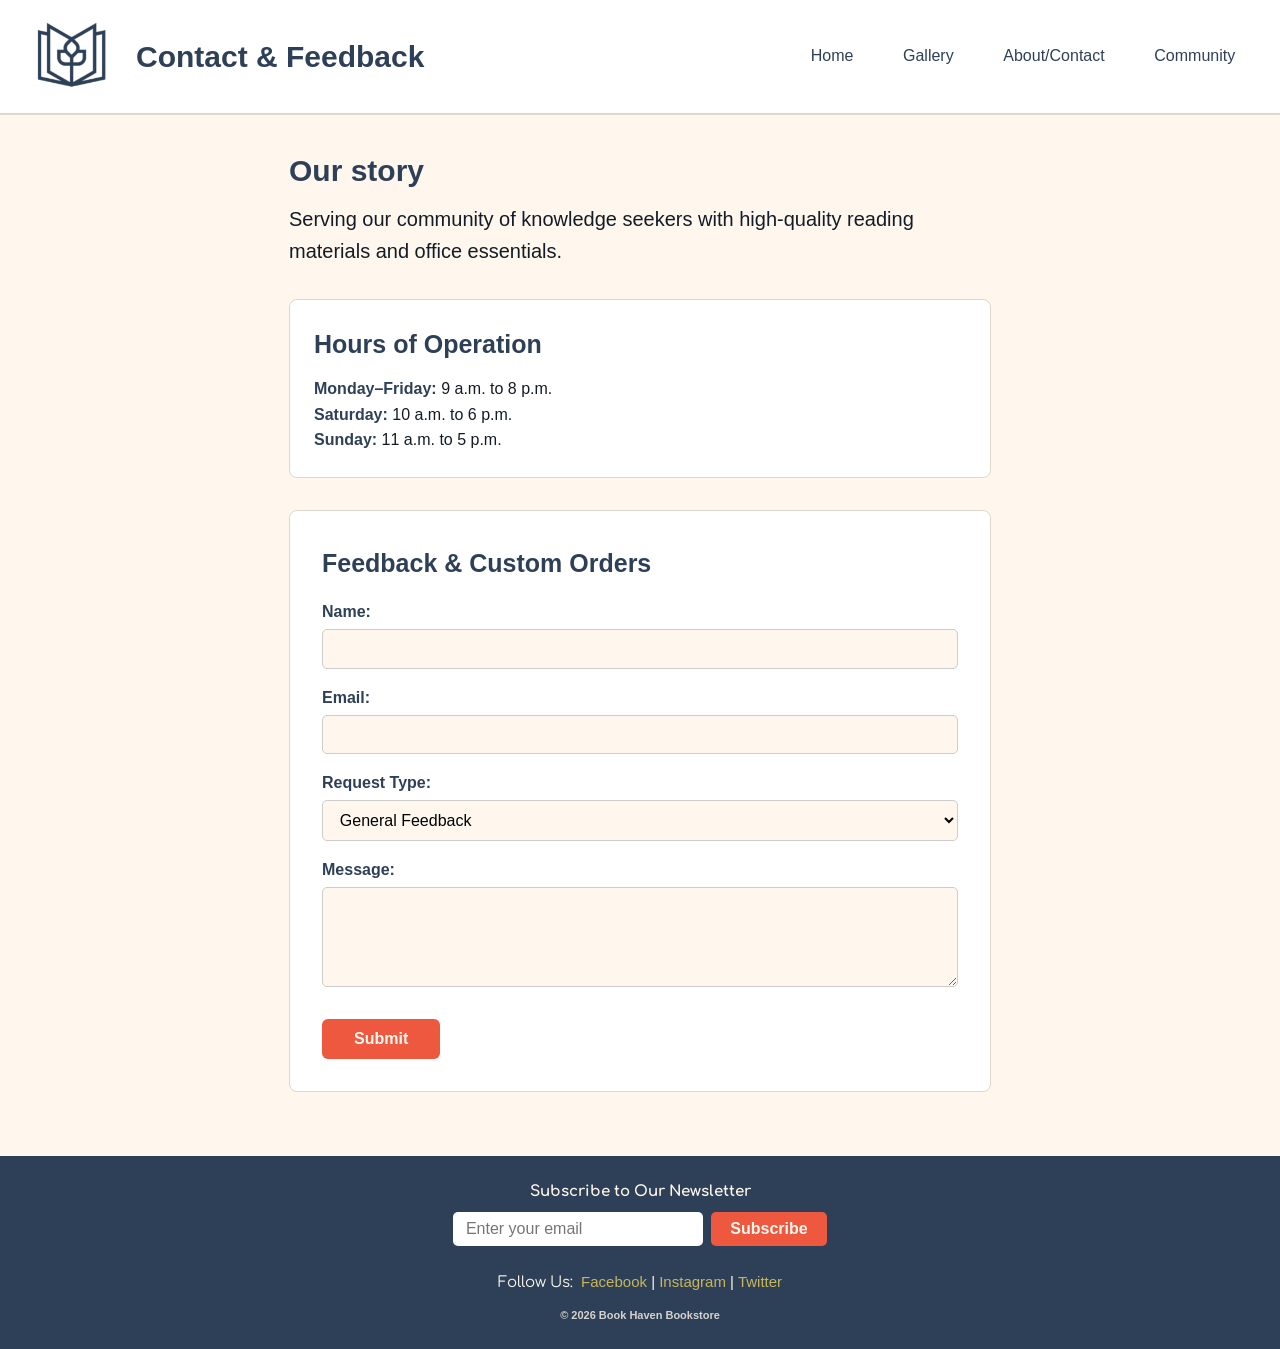
==== touchstone_2.2/src/about.html @ b66f1efa "touchstone 2.2" ====
<!doctype html>
<html lang="en">
  <head>
    <meta charset="UTF-8" />
    <meta name="viewport" content="width=device-width, initial-scale=1.0" />
    <title>Contact Us - Book Haven Bookstore</title>
    <link rel="stylesheet" href="about.css" />
  </head>
  <body>
    <header class="site-header">
      <img src="assets/shared/logo.png" alt="Logo" width="150" />
      <h1 class="site-title">Contact & Feedback</h1>
      <nav class="site-nav">
        <ul class="nav-list">
          <li><a href="index.html">Home</a></li>
          <li><a href="gallery.html">Gallery</a></li>
          <li><a href="about.html">About/Contact</a></li>
          <li><a href="community.html">Community</a></li>
        </ul>
      </nav>
    </header>

    <main class="about-main">
      <section class="our-story">
        <h2 class="section-title-lg">Our story</h2>
        <p class="story-text">
          Serving our community of knowledge seekers with high-quality reading
          materials and office essentials.
        </p>
      </section>
      <section class="hours">
        <h2 class="section-title">Hours of Operation</h2>
        <p>
          <strong>Monday–Friday:</strong> 9 a.m. to 8 p.m.<br />
          <strong>Saturday:</strong> 10 a.m. to 6 p.m.<br />
          <strong>Sunday:</strong> 11 a.m. to 5 p.m.
        </p>
      </section>

      <section class="feedback-form">
        <h2 class="section-title">Feedback & Custom Orders</h2>
        <form action="#" method="post">
          <label for="name">Name:</label><br />
          <input type="text" id="name" name="name" required /><br /><br />

          <label for="email">Email:</label><br />
          <input type="email" id="email" name="email" required /><br /><br />

          <label for="request_type">Request Type:</label><br />
          <select id="request_type" name="request_type">
            <option value="feedback">General Feedback</option>
            <option value="order">Custom Book Order</option></select
          ><br /><br />

          <label for="message">Message:</label><br />
          <textarea id="message" name="message" rows="4" cols="50"></textarea
          ><br /><br />

          <input class="btn-submit" type="submit" value="Submit" />
        </form>
      </section>
    </main>

    <footer class="site-footer">
      <section class="footer-subscribe">
        <h3>Subscribe to Our Newsletter</h3>
        <form class="subscribe-form" action="#" method="post">
          <input type="email" name="email" placeholder="Enter your email" required />
          <button type="submit">Subscribe</button>
        </form>
      </section>
      <p class="footer-socials">
        <strong>Follow Us:</strong>
        <a href="https://facebook.com">Facebook</a> |
        <a href="https://instagram.com">Instagram</a> |
        <a href="https://twitter.com">Twitter</a>
      </p>
      <p class="footer-copy">&copy; 2026 Book Haven Bookstore</p>
    </footer>
  </body>
</html>
---- touchstone_2.2/src/about.css ----
/* ===== Fonts ===== */
@import url('https://fonts.googleapis.com/css2?family=Comfortaa&display=swap');

/* ===== Reset & Base ===== */
* {
  margin: 0;
  padding: 0;
  box-sizing: border-box;
}

body {
  font-family: Calibri, "Gill Sans", "Trebuchet MS", sans-serif;
  font-size: 16px;
  color: #131C26;
  background-color: #FFF7EE;
  line-height: 1.6;
}

a {
  color: #2E4057;
  text-decoration: none;
}

a:hover {
  text-decoration: underline;
  color: #EE583F;
}

img {
  max-width: 100%;
  height: auto;
}

/* ===== Header ===== */
.site-header {
  background-color: #fff;
  border-bottom: 2px solid #e0d6ca;
  padding: 1rem 2rem;
  display: flex;
  align-items: center;
  gap: 1.5rem;
  flex-wrap: wrap;
}

.site-header img {
  width: 80px;
}

.site-title {
  font-family: Arial, Helvetica, sans-serif;
  font-size: 30px;
  font-weight: bold;
  color: #2E4057;
  flex: 1;
}

.nav-list {
  list-style: none;
  display: flex;
  gap: 1.5rem;
}

.nav-list a {
  font-family: Calibri, "Gill Sans", "Trebuchet MS", sans-serif;
  font-size: 16px;
  font-weight: normal;
  color: #2E4057;
  padding: 0.4rem 0.8rem;
  border-radius: 4px;
  transition: background-color 0.2s;
}

.nav-list a:hover {
  background-color: #e0d6ca;
  color: #EE583F;
  text-decoration: none;
}

/* ===== Main ===== */
.about-main {
  max-width: 750px;
  margin: 0 auto;
  padding: 2rem 1.5rem;
}

/* ===== Our Story ===== */
.our-story {
  margin-bottom: 2rem;
}

.section-title-lg {
  font-family: Arial, Helvetica, sans-serif;
  font-size: 30px;
  font-weight: bold;
  color: #2E4057;
  margin-bottom: 0.5rem;
}

.story-text {
  font-family: Calibri, "Gill Sans", "Trebuchet MS", sans-serif;
  font-size: 20px;
  color: #131C26;
}

/* ===== Hours ===== */
.hours {
  background: #fff;
  border: 1px solid #e0d6ca;
  border-radius: 8px;
  padding: 1.5rem;
  margin-bottom: 2rem;
}

.hours .section-title {
  font-family: Arial, Helvetica, sans-serif;
  font-size: 25px;
  font-weight: bold;
  color: #2E4057;
  margin-bottom: 0.75rem;
}

.hours strong {
  font-family: Calibri, "Gill Sans", "Trebuchet MS", sans-serif;
  font-weight: bold;
  color: #2E4057;
}

/* ===== Feedback Form ===== */
.feedback-form {
  background: #fff;
  border: 1px solid #e0d6ca;
  border-radius: 8px;
  padding: 2rem;
}

.feedback-form .section-title {
  font-family: Arial, Helvetica, sans-serif;
  font-size: 25px;
  font-weight: bold;
  color: #2E4057;
  margin-bottom: 1rem;
}

.feedback-form label {
  display: block;
  font-family: Calibri, "Gill Sans", "Trebuchet MS", sans-serif;
  font-size: 16px;
  font-weight: bold;
  color: #2E4057;
  margin-bottom: 0.3rem;
  margin-top: 1rem;
}

.feedback-form label:first-of-type {
  margin-top: 0;
}

.feedback-form input[type="text"],
.feedback-form input[type="email"],
.feedback-form select,
.feedback-form textarea {
  width: 100%;
  padding: 0.6rem 0.8rem;
  border: 1px solid #ccc;
  border-radius: 5px;
  font-family: Calibri, "Gill Sans", "Trebuchet MS", sans-serif;
  font-size: 16px;
  background: #FFF7EE;
  transition: border-color 0.2s;
}

.feedback-form input:focus,
.feedback-form select:focus,
.feedback-form textarea:focus {
  outline: none;
  border-color: #2E4057;
}

.feedback-form textarea {
  resize: vertical;
  min-height: 100px;
}

.feedback-form br {
  display: none;
}

.btn-submit {
  display: block;
  margin-top: 1.5rem;
  background-color: #EE583F;
  color: #FFF7EE;
  border: none;
  padding: 0.7rem 2rem;
  font-family: Calibri, "Gill Sans", "Trebuchet MS", sans-serif;
  font-size: 16px;
  font-weight: bold;
  border-radius: 6px;
  cursor: pointer;
  transition: background-color 0.2s;
}

.btn-submit:hover {
  background-color: #d94a33;
}

/* ===== Footer ===== */
.site-footer {
  background-color: #2E4057;
  color: #FFF7EE;
  text-align: center;
  padding: 1.5rem 2rem;
  margin-top: 2rem;
}

.footer-subscribe {
  margin-bottom: 1.5rem;
}

.footer-subscribe h3 {
  font-family: Comfortaa, cursive;
  font-size: 15px;
  margin-bottom: 0.5rem;
}

.subscribe-form {
  display: flex;
  justify-content: center;
  gap: 0.5rem;
}

.subscribe-form input[type="email"] {
  padding: 0.5rem 0.8rem;
  border: none;
  border-radius: 5px;
  outline: none;
  font-family: Calibri, "Gill Sans", "Trebuchet MS", sans-serif;
  font-size: 16px;
  width: 250px;
  color: #131C26;
}

.subscribe-form button {
  background-color: #EE583F;
  color: #FFF7EE;
  border: none;
  padding: 0.5rem 1.2rem;
  font-family: Calibri, "Gill Sans", "Trebuchet MS", sans-serif;
  font-size: 16px;
  font-weight: bold;
  border-radius: 5px;
  cursor: pointer;
  transition: background-color 0.2s;
}

.subscribe-form button:hover {
  background-color: #d94a33;
}

.footer-socials {
  margin-bottom: 0.75rem;
  font-size: 15px;
}

.footer-socials strong {
  font-family: Comfortaa, cursive;
  font-weight: normal;
  margin-right: 0.25rem;
}

.footer-socials a {
  color: #C7B65E;
}

.footer-socials a:hover {
  color: #FFF7EE;
}

.footer-copy {
  margin-top: 0.75rem;
  font-family: Arial, Helvetica, sans-serif;
  font-size: 11px;
  font-weight: bold;
  opacity: 0.8;
}

/* ===== Mobile ===== */
@media (max-width: 768px) {
  .site-header {
    padding: 0.5rem 1rem;
    gap: 0.75rem;
  }

  .site-header img {
    width: 50px;
  }

  .site-title {
    font-size: 16px;
  }

  .nav-list {
    gap: 0.25rem;
  }

  .nav-list a {
    font-size: 11px;
    padding: 0.25rem 0.5rem;
  }

  .about-main {
    padding: 1.5rem 1rem;
  }

  .feedback-form {
    padding: 1.5rem;
  }
}
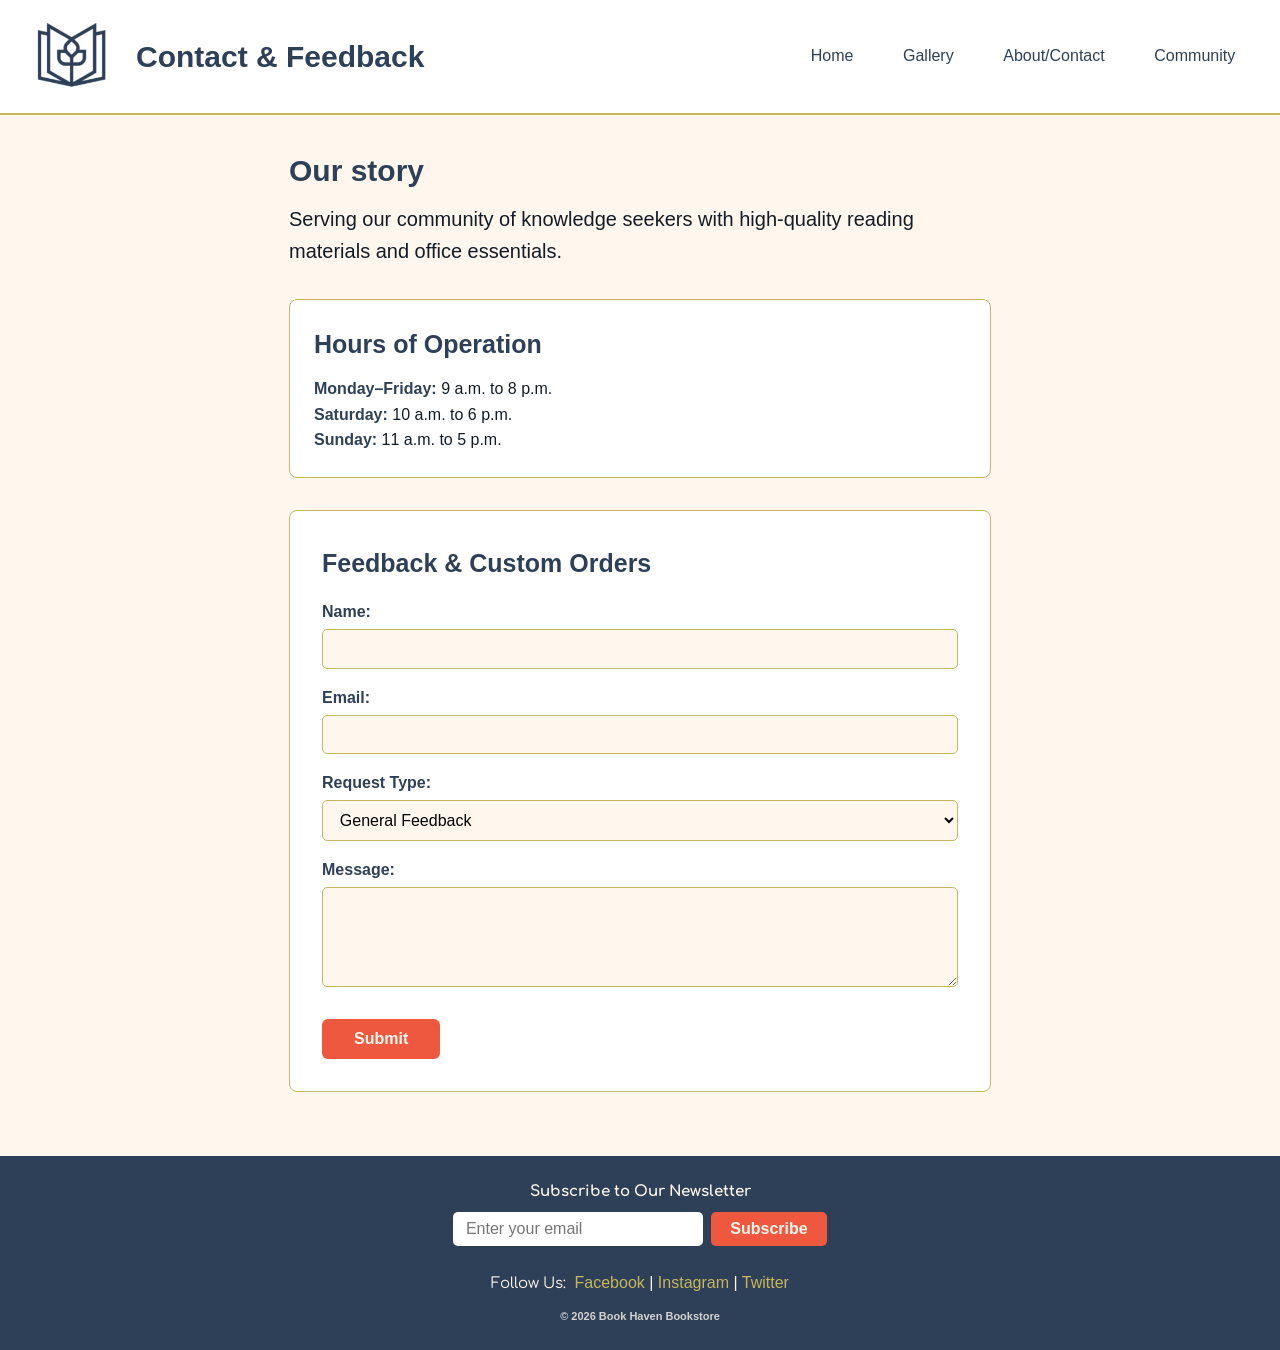
==== commit 7b35f364: "touchstone 2.2" ====
--- a/touchstone_2.2/src/about.html
+++ b/touchstone_2.2/src/about.html
@@ -8,13 +8,13 @@
   </head>
   <body>
     <header class="site-header">
-      <img src="assets/shared/logo.png" alt="Logo" width="150" />
+      <img src="assets/shared/logo.png" alt="Book Haven Bookstore logo" width="150" />
       <h1 class="site-title">Contact & Feedback</h1>
-      <nav class="site-nav">
+      <nav class="site-nav" aria-label="Main navigation">
         <ul class="nav-list">
           <li><a href="index.html">Home</a></li>
           <li><a href="gallery.html">Gallery</a></li>
-          <li><a href="about.html">About/Contact</a></li>
+          <li><a href="about.html" aria-current="page">About/Contact</a></li>
           <li><a href="community.html">Community</a></li>
         </ul>
       </nav>
--- a/touchstone_2.2/src/about.css
+++ b/touchstone_2.2/src/about.css
@@ -9,7 +9,7 @@
 }
 
 body {
-  font-family: Calibri, "Gill Sans", "Trebuchet MS", sans-serif;
+  font-family: Calibri, sans-serif;
   font-size: 16px;
   color: #131C26;
   background-color: #FFF7EE;
@@ -34,7 +34,7 @@
 /* ===== Header ===== */
 .site-header {
   background-color: #fff;
-  border-bottom: 2px solid #e0d6ca;
+  border-bottom: 2px solid #C7B65E;
   padding: 1rem 2rem;
   display: flex;
   align-items: center;
@@ -47,7 +47,7 @@
 }
 
 .site-title {
-  font-family: Arial, Helvetica, sans-serif;
+  font-family: Arial, sans-serif;
   font-size: 30px;
   font-weight: bold;
   color: #2E4057;
@@ -61,7 +61,7 @@
 }
 
 .nav-list a {
-  font-family: Calibri, "Gill Sans", "Trebuchet MS", sans-serif;
+  font-family: Calibri, sans-serif;
   font-size: 16px;
   font-weight: normal;
   color: #2E4057;
@@ -71,7 +71,6 @@
 }
 
 .nav-list a:hover {
-  background-color: #e0d6ca;
   color: #EE583F;
   text-decoration: none;
 }
@@ -89,7 +88,7 @@
 }
 
 .section-title-lg {
-  font-family: Arial, Helvetica, sans-serif;
+  font-family: Arial, sans-serif;
   font-size: 30px;
   font-weight: bold;
   color: #2E4057;
@@ -97,7 +96,7 @@
 }
 
 .story-text {
-  font-family: Calibri, "Gill Sans", "Trebuchet MS", sans-serif;
+  font-family: Calibri, sans-serif;
   font-size: 20px;
   color: #131C26;
 }
@@ -105,14 +104,14 @@
 /* ===== Hours ===== */
 .hours {
   background: #fff;
-  border: 1px solid #e0d6ca;
+  border: 1px solid #C7B65E;
   border-radius: 8px;
   padding: 1.5rem;
   margin-bottom: 2rem;
 }
 
 .hours .section-title {
-  font-family: Arial, Helvetica, sans-serif;
+  font-family: Arial, sans-serif;
   font-size: 25px;
   font-weight: bold;
   color: #2E4057;
@@ -120,7 +119,7 @@
 }
 
 .hours strong {
-  font-family: Calibri, "Gill Sans", "Trebuchet MS", sans-serif;
+  font-family: Calibri, sans-serif;
   font-weight: bold;
   color: #2E4057;
 }
@@ -128,13 +127,13 @@
 /* ===== Feedback Form ===== */
 .feedback-form {
   background: #fff;
-  border: 1px solid #e0d6ca;
+  border: 1px solid #C7B65E;
   border-radius: 8px;
   padding: 2rem;
 }
 
 .feedback-form .section-title {
-  font-family: Arial, Helvetica, sans-serif;
+  font-family: Arial, sans-serif;
   font-size: 25px;
   font-weight: bold;
   color: #2E4057;
@@ -143,7 +142,7 @@
 
 .feedback-form label {
   display: block;
-  font-family: Calibri, "Gill Sans", "Trebuchet MS", sans-serif;
+  font-family: Calibri, sans-serif;
   font-size: 16px;
   font-weight: bold;
   color: #2E4057;
@@ -161,9 +160,9 @@
 .feedback-form textarea {
   width: 100%;
   padding: 0.6rem 0.8rem;
-  border: 1px solid #ccc;
+  border: 1px solid #C7B65E;
   border-radius: 5px;
-  font-family: Calibri, "Gill Sans", "Trebuchet MS", sans-serif;
+  font-family: Calibri, sans-serif;
   font-size: 16px;
   background: #FFF7EE;
   transition: border-color 0.2s;
@@ -192,7 +191,7 @@
   color: #FFF7EE;
   border: none;
   padding: 0.7rem 2rem;
-  font-family: Calibri, "Gill Sans", "Trebuchet MS", sans-serif;
+  font-family: Calibri, sans-serif;
   font-size: 16px;
   font-weight: bold;
   border-radius: 6px;
@@ -201,7 +200,7 @@
 }
 
 .btn-submit:hover {
-  background-color: #d94a33;
+  background-color: #2E4057;
 }
 
 /* ===== Footer ===== */
@@ -218,7 +217,7 @@
 }
 
 .footer-subscribe h3 {
-  font-family: Comfortaa, cursive;
+  font-family: Comfortaa, sans-serif;
   font-size: 15px;
   margin-bottom: 0.5rem;
 }
@@ -234,7 +233,7 @@
   border: none;
   border-radius: 5px;
   outline: none;
-  font-family: Calibri, "Gill Sans", "Trebuchet MS", sans-serif;
+  font-family: Calibri, sans-serif;
   font-size: 16px;
   width: 250px;
   color: #131C26;
@@ -245,7 +244,7 @@
   color: #FFF7EE;
   border: none;
   padding: 0.5rem 1.2rem;
-  font-family: Calibri, "Gill Sans", "Trebuchet MS", sans-serif;
+  font-family: Calibri, sans-serif;
   font-size: 16px;
   font-weight: bold;
   border-radius: 5px;
@@ -254,16 +253,17 @@
 }
 
 .subscribe-form button:hover {
-  background-color: #d94a33;
+  background-color: #2E4057;
 }
 
 .footer-socials {
   margin-bottom: 0.75rem;
+  font-size: 16px;
+}
+
+.footer-socials strong {
+  font-family: Comfortaa, sans-serif;
   font-size: 15px;
-}
-
-.footer-socials strong {
-  font-family: Comfortaa, cursive;
   font-weight: normal;
   margin-right: 0.25rem;
 }
@@ -278,7 +278,7 @@
 
 .footer-copy {
   margin-top: 0.75rem;
-  font-family: Arial, Helvetica, sans-serif;
+  font-family: Arial, sans-serif;
   font-size: 11px;
   font-weight: bold;
   opacity: 0.8;
@@ -296,7 +296,7 @@
   }
 
   .site-title {
-    font-size: 16px;
+    font-size: 25px;
   }
 
   .nav-list {
@@ -304,7 +304,9 @@
   }
 
   .nav-list a {
+    font-family: Arial, sans-serif;
     font-size: 11px;
+    font-weight: bold;
     padding: 0.25rem 0.5rem;
   }
 
